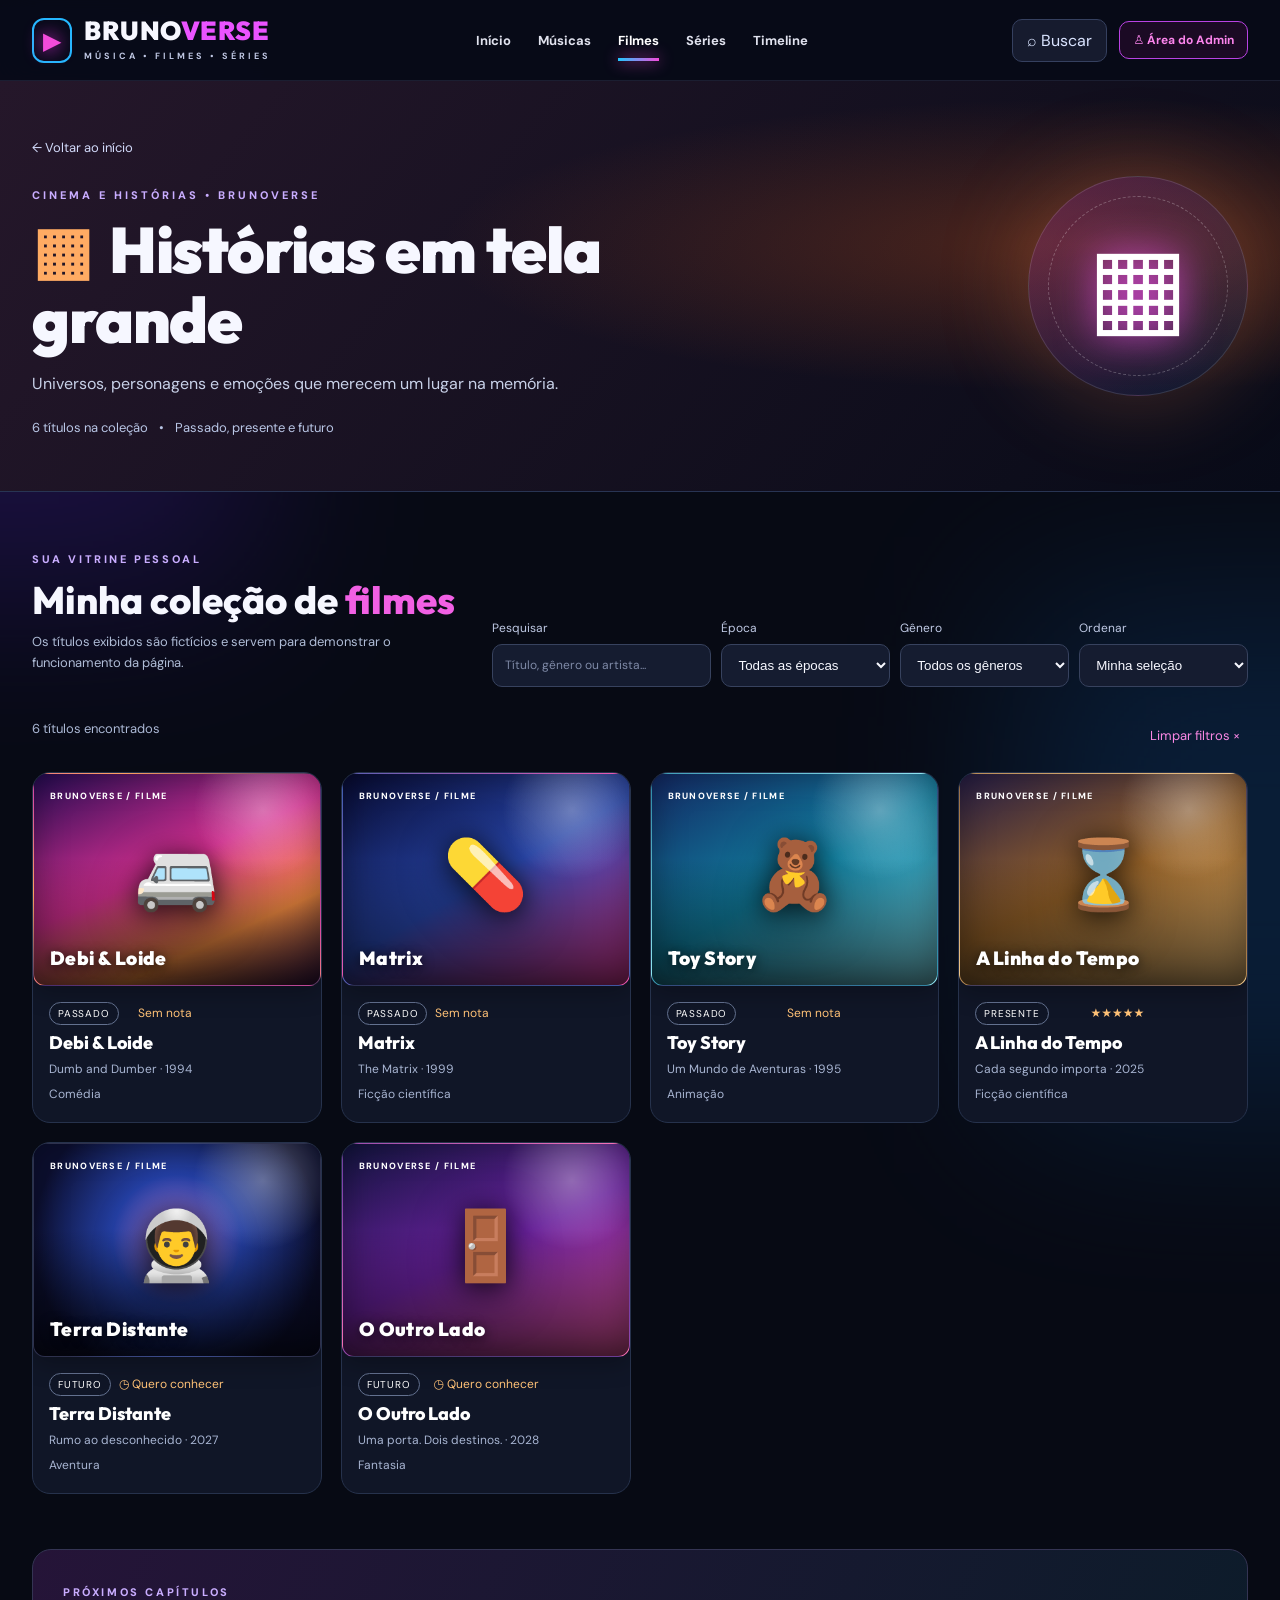
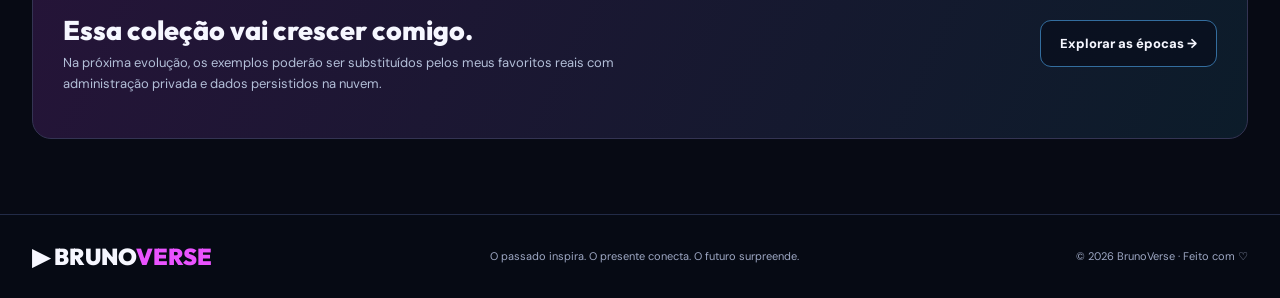
==== pages/filmes.html @ 194c693f "Atualizando V3.0 - BrunoVerse" ====
<!doctype html>
<html lang="pt-BR">
<head><meta charset="UTF-8"><meta name="viewport" content="width=device-width,initial-scale=1"><meta name="theme-color" content="#080b16"><meta name="description" content="Coleção de filmes do BrunoVerse: passado, presente e futuro."><title>Filmes | BrunoVerse</title><link rel="icon" href="../assets/favicon.svg" type="image/svg+xml"><link rel="stylesheet" href="../css/style.css"><link rel="stylesheet" href="../css/catalog.css"><script defer src="../js/data.js"></script><script defer src="../js/catalog.js"></script></head>
<body data-category="filme"><a href="#main" class="skip-link">Pular para o conteúdo</a><div class="ambient ambient-a" aria-hidden="true"></div><div class="ambient ambient-b" aria-hidden="true"></div>
<header class="site-header"><div class="header-inner container"><a href="../index.html" class="brand"><span class="brand-mark" aria-hidden="true">▶</span><span class="brand-text">BRUNO<span>VERSE</span><small>MÚSICA • FILMES • SÉRIES</small></span></a><nav class="main-nav" id="menu" aria-label="Navegação principal"><a class="nav-link" href="../index.html">Início</a><a class="nav-link " href="musicas.html" >Músicas</a><a class="nav-link active" href="filmes.html" aria-current="page">Filmes</a><a class="nav-link " href="series.html" >Séries</a><a class="nav-link" href="../index.html#timeline">Timeline</a></nav><div class="header-actions"><button class="icon-button" type="button" id="open-search" aria-label="Abrir busca">⌕ <span>Buscar</span></button><button class="admin-button" type="button" id="admin-button">♙ <span>Área do Admin</span></button><button class="menu-toggle" id="menu-toggle" aria-label="Abrir menu" aria-expanded="false" aria-controls="menu">☰</button></div></div></header>
<main id="main"><section class="catalog-hero catalog-orange"><div class="container catalog-hero-inner"><div><a class="crumb" href="../index.html">← Voltar ao início</a><div class="overline">CINEMA E HISTÓRIAS • BRUNOVERSE</div><h1><span class="catalog-symbol">▦</span> Histórias em tela grande</h1><p>Universos, personagens e emoções que merecem um lugar na memória.</p><div class="catalog-stats"><span id="total-stat">0 títulos</span><span>•</span><span>Passado, presente e futuro</span></div></div><div class="catalog-art" aria-hidden="true"><span class="catalog-art-outer">▦</span><span class="catalog-art-ring"></span></div></div></section>
<section class="container catalog-main" aria-label="Coleção de filmes"><div class="catalog-toolbar"><div class="catalog-toolbar-title"><span class="overline">SUA VITRINE PESSOAL</span><h2>Minha coleção de <em>filmes</em></h2><p>Os títulos exibidos são fictícios e servem para demonstrar o funcionamento da página.</p></div><div class="catalog-controls"><label class="field"><span>Pesquisar</span><input type="search" id="catalog-search" placeholder="Título, gênero ou artista..." autocomplete="off"></label><label class="field"><span>Época</span><select id="catalog-era"><option value="todos">Todas as épocas</option><option value="passado">Passado</option><option value="presente">Presente</option><option value="futuro">Futuro</option></select></label><label class="field"><span>Gênero</span><select id="catalog-genre"><option value="todos">Todos os gêneros</option></select></label><label class="field"><span>Ordenar</span><select id="catalog-sort"><option value="default">Minha seleção</option><option value="newest">Mais recentes</option><option value="oldest">Mais antigos</option><option value="az">Título A–Z</option><option value="rating">Melhor avaliação</option></select></label></div></div><div class="catalog-result-row"><p id="catalog-count" role="status" aria-live="polite"></p><button class="clear-filters" id="clear-filters" type="button">Limpar filtros ×</button></div><div class="catalog-grid" id="catalog-grid"></div><div class="catalog-empty" id="catalog-empty" hidden><strong>Nenhum título encontrado</strong><p>Experimente outro termo ou limpe os filtros.</p><button type="button" class="btn btn-outline" id="empty-reset">Limpar filtros</button></div><div class="catalog-help"><div><span class="overline">PRÓXIMOS CAPÍTULOS</span><h3>Essa coleção vai crescer comigo.</h3><p>Na próxima evolução, os exemplos poderão ser substituídos pelos meus favoritos reais com administração privada e dados persistidos na nuvem.</p></div><a class="btn btn-outline" href="../index.html#eras">Explorar as épocas →</a></div></section></main>
<footer class="footer"><div class="container footer-inner"><a href="../index.html" class="footer-brand">▶ BRUNO<span>VERSE</span></a><p>O passado inspira. O presente conecta. O futuro surpreende.</p><span>© <span id="year"></span> BrunoVerse · Feito com ♡</span></div></footer>
<dialog id="detail-dialog" class="site-dialog catalog-detail"><button class="dialog-close" type="button" data-close aria-label="Fechar detalhes">✕</button><div id="detail-content"></div></dialog>
<dialog id="search-dialog" class="site-dialog search-dialog"><button class="dialog-close" type="button" data-close aria-label="Fechar busca">✕</button><h2>Buscar em todo o BrunoVerse</h2><label for="global-search-field">Título, artista, gênero ou descrição</label><input type="search" id="global-search-field" placeholder="O que você procura?" autocomplete="off"><div id="global-search-results" aria-live="polite"></div></dialog>
<div id="toast" class="toast" role="status" aria-live="polite"></div></body></html>
---- css/style.css ----
@import url('https://fonts.googleapis.com/css2?family=DM+Sans:wght@400;500;600;700;800&family=Outfit:wght@400;500;600;700;800;900&display=swap');
:root{color-scheme:dark;--bg:#070a14;--panel:#101629;--line:#27304a;--text:#f6f7ff;--muted:#adb7d0;--pink:#f44bda;--cyan:#20c7ff;--warm:#ffae6b;--radius:20px;font-family:'DM Sans',system-ui,sans-serif;scroll-behavior:smooth}*{box-sizing:border-box}body{margin:0;background:var(--bg);color:var(--text);overflow-x:hidden}button,input{font:inherit}button{cursor:pointer}a{color:inherit;text-decoration:none}button:focus-visible,a:focus-visible,input:focus-visible{outline:2px solid #7fe7ff;outline-offset:4px}html{scroll-padding-top:88px}.container{width:min(1320px,calc(100% - 64px));margin-inline:auto}.ambient{position:absolute;pointer-events:none;filter:blur(95px);opacity:.22;z-index:-1}.ambient-a{height:490px;width:490px;background:#6125dd;top:100px;left:-240px}.ambient-b{height:510px;width:510px;background:#1261af;top:600px;right:-250px}.skip-link{position:absolute;top:-60px;left:20px;background:#fff;color:#000;padding:12px;z-index:99}.skip-link:focus{top:15px}.site-header{position:sticky;top:0;z-index:50;background:#080b18ed;backdrop-filter:blur(18px);border-bottom:1px solid #31365078}.header-inner{min-height:80px;display:flex;align-items:center;justify-content:space-between;gap:18px}.brand{display:flex;gap:12px;align-items:center;flex-shrink:0}.brand-mark{font-size:24px;color:var(--pink);text-shadow:0 0 18px #df2dda;border:2px solid #24b9ff;border-radius:12px;padding:5px 9px}.brand-text{font:900 26px/1 'Outfit',sans-serif;letter-spacing:.5px}.brand-text>span,.footer-brand>span{color:#ea53ff}.brand-text small{font:700 9px/1.4 'DM Sans',sans-serif;letter-spacing:3px;color:#bfc7e3;display:block;margin-top:6px}.main-nav{display:flex;gap:27px;align-items:center}.nav-link{font-size:13px;font-weight:700;color:#e0e2ee;padding:29px 0;position:relative;transition:color .2s}.nav-link:hover,.nav-link.active{color:#fff}.nav-link.active:after{position:absolute;content:'';height:3px;background:linear-gradient(90deg,var(--cyan),var(--pink));left:0;right:0;bottom:17px;box-shadow:0 0 15px var(--pink)}.header-actions{display:flex;align-items:center;gap:12px}.icon-button,.admin-button,.menu-toggle{border:1px solid #35405f;background:#161b2e;border-radius:10px;color:#dae4ff;padding:10px 13px;white-space:nowrap}.icon-button{min-width:95px}.admin-button{color:#fb84ec;border-color:#b942e3;background:#1b0a24;font-weight:700;font-size:12px}.menu-toggle{display:none}.hero{height:450px;display:flex;align-items:center;position:relative;isolation:isolate;overflow:hidden;background:radial-gradient(ellipse at 86% 45%,#602066 0,#09132f 36%,#080b16 79%)}.hero-art{position:absolute;z-index:-2;inset:0 0 0 43%;background-image:linear-gradient(90deg,#090b1b 0%,#090b1b00 43%),linear-gradient(0deg,#070a14 0%,transparent 44%),url('../assets/images/hero-city.webp');background-position:center,right bottom,center;background-size:cover,cover,cover;opacity:.88}.hero-grid{z-index:-1;position:absolute;inset:0;background-image:linear-gradient(#a64ff214 1px,transparent 1px),linear-gradient(90deg,#a64ff20f 1px,transparent 1px);background-size:60px 60px;mask-image:linear-gradient(to right,transparent,black)}.hero-content{position:relative}.eyebrow,.overline{letter-spacing:2.6px;font-size:11px;font-weight:800;color:#c9adff}.pulse{display:inline-block;width:7px;height:7px;background:#20e7d5;border-radius:50%;box-shadow:0 0 12px #20e7d5;margin-right:7px}h1,h2,h3,p{margin-top:0}h1,h2,h3{font-family:'Outfit',sans-serif}h1{font-size:clamp(36px,4.2vw,61px);line-height:1.06;max-width:850px;margin:22px 0 19px;letter-spacing:-1.9px;font-weight:900}.warm{color:var(--warm)}.cool{color:var(--cyan)}.pink{color:var(--pink)}.hero-content p{max-width:570px;color:#cad1e7;font-size:16px;line-height:1.72}.hero-buttons{display:flex;gap:12px;margin-top:25px}.btn{border:1px solid #6380aa;display:inline-flex;gap:14px;align-items:center;justify-content:center;border-radius:11px;font-size:13px;font-weight:800;padding:14px 19px;transition:transform .2s,box-shadow .2s}.btn:hover,.era-action:hover{transform:translateY(-3px)}.btn-primary{background:linear-gradient(110deg,#e51bcc,#6e38f3 65%,#2688fa);border-color:transparent;box-shadow:0 8px 33px #ac2fea54}.btn-outline{background:#080c1bad;border-color:#336d9e}.hero-stats{display:flex;align-items:center;gap:22px;margin-top:29px;color:#a3acc8;font-size:12px}.hero-stats strong{font-size:19px;color:#f7f7fc}.hero-stats i{height:16px;border-left:1px solid #566080}.hero-side-note{position:absolute;right:6%;top:29px;font-size:10px;letter-spacing:3px;color:#dac6f5;writing-mode:vertical-rl}.hero-side-note span{color:var(--pink)}.eras-section{display:grid;grid-template-columns:repeat(3,1fr);gap:18px;margin-top:25px}.era-card{position:relative;overflow:hidden;isolation:isolate;min-height:245px;border-radius:var(--radius);border:1px solid #535173;box-shadow:0 12px 28px #0005}.era-bg{position:absolute;inset:0;z-index:-2;background-position:right center;background-size:cover;transition:transform .4s}.era-card:hover .era-bg{transform:scale(1.06)}.era-card:after{content:'';position:absolute;inset:0;z-index:-1;background:linear-gradient(90deg,#080b18fa 0,#080b18c4 51%,#080b1809 100%)}.era-past{border-color:#ac6337;background:#21140b}.era-present{border-color:#2279bc;background:#03182c}.era-future{border-color:#9145b4;background:#1a0824}.era-past .era-bg{background-image:url('../assets/images/past-art.webp')}.era-present .era-bg{background-image:url('../assets/images/present-art.webp')}.era-future .era-bg{background-image:url('../assets/images/future-art.webp')}.era-content{padding:21px 23px;display:flex;align-items:flex-start;flex-direction:column;min-height:245px}.era-index{font-size:10px;letter-spacing:1.9px;color:#dae1f3}.era-card h2{margin:13px 0 6px;font-size:29px;font-weight:900;letter-spacing:-.5px}.era-past h2{color:var(--warm)}.era-present h2{color:var(--cyan)}.era-future h2{color:var(--pink)}.era-content strong{font-size:15px;max-width:205px}.era-content p{font-size:12px;color:#d2d6ea;max-width:190px;line-height:1.5;margin:9px 0 12px}.era-action{margin-top:auto;border:1px solid #b18063;background:#070914b8;color:#fff;border-radius:9px;padding:9px 13px;font-size:11px;font-weight:800;transition:transform .2s}.era-present .era-action{border-color:var(--cyan)}.era-future .era-action{border-color:var(--pink)}.era-action span{margin-left:9px}.collection{padding-top:61px}.collection-heading{display:flex;justify-content:space-between;align-items:end;gap:20px;margin-bottom:35px}.collection-heading h2,.timeline-header h2{font-size:37px;letter-spacing:-1px;margin:8px 0}.collection-heading h2 span,.timeline-header h2 span{color:#cc70ff}.collection-heading p,.timeline-header p{color:#aab4ce;margin-bottom:0;font-size:13px}.filter-buttons{display:flex;gap:7px;background:#12172a;padding:5px;border-radius:12px;border:1px solid #2a3350;flex-wrap:wrap}.filter-buttons button{color:#afbcd8;background:transparent;border:0;border-radius:8px;padding:10px 14px;font-size:12px;font-weight:800}.filter-buttons button.selected{background:linear-gradient(115deg,#9d2fdc,#3c6ee8);color:#fff}.media-section{scroll-margin-top:96px;margin:0 0 37px}.section-title,.section-title>div{display:flex;align-items:center;gap:13px}.section-title{justify-content:space-between;margin-bottom:17px}.section-title h3{font-size:23px;margin:0 0 2px}.section-title p{font-size:12px;color:#aeb8ce;margin:0}.section-icon{height:42px;width:42px;display:grid;place-items:center;font-size:31px}.music-icon{color:#f44bda}.film-icon{color:#fa4c77}.tv-icon{color:#20c7ff}.section-more{background:none;border:0;color:#bb90ff;font-weight:800;font-size:12px}.section-more:hover{color:#fff}.card-grid{display:grid;grid-template-columns:repeat(6,minmax(0,1fr));gap:17px}.media-card{background:transparent;color:inherit;text-align:left;border:0;padding:0;min-width:0;transition:transform .2s}.media-card:hover{transform:translateY(-5px)}.poster{aspect-ratio:4/4.4;width:100%;border-radius:12px;overflow:hidden;position:relative;display:flex;flex-direction:column;justify-content:space-between;padding:13px;border:1px solid #ffffff24;box-shadow:inset 0 0 35px #0005,0 7px 23px #0004}.poster:before{content:'';position:absolute;inset:0;z-index:0;background:radial-gradient(circle at 80% 17%,#ffffff55 0%,transparent 24%),linear-gradient(0deg,#000a 0%,transparent 60%)}.poster-emoji{font-size:clamp(30px,5vw,68px);align-self:center;margin:auto;filter:drop-shadow(0 10px 24px #0006);z-index:1}.poster-type,.poster-caption{position:relative;z-index:1;font-size:9px;font-weight:800;letter-spacing:1.3px;text-transform:uppercase}.poster-caption{letter-spacing:.4px;text-transform:none;font:800 clamp(14px,1.8vw,21px)/1.03 'Outfit',sans-serif;text-shadow:0 2px 12px #000c}.theme-sunset{background:linear-gradient(155deg,#240b52 0%,#d32f90 45%,#ff9245 73%,#381447 100%)}.theme-ocean{background:linear-gradient(150deg,#071f54,#1d6fad 48%,#9be8d4)}.theme-rose{background:linear-gradient(155deg,#4a1648,#b03575,#f5aa6d)}.theme-night{background:linear-gradient(150deg,#070a2f,#2744a6,#ed3da3)}.theme-cosmos{background:radial-gradient(circle at 50% 45%,#b981e4,#243fa3 35%,#0c0f30 78%)}.theme-aqua{background:linear-gradient(150deg,#132863,#117f9f,#81e5f3)}.theme-fog{background:linear-gradient(160deg,#172843,#5b778d,#181b2e)}.theme-gold{background:linear-gradient(155deg,#241c44,#976329,#f0c077)}.theme-violet{background:linear-gradient(155deg,#11143d,#69219d,#fa5ba9)}.media-title{font-size:14px;font-weight:800;white-space:nowrap;overflow:hidden;text-overflow:ellipsis;margin:10px 0 3px}.media-meta{font-size:11px;color:#9ea9c4;white-space:nowrap;overflow:hidden;text-overflow:ellipsis}.empty-state{padding:32px;text-align:center;background:#11182a;border:1px solid var(--line);border-radius:13px;color:var(--muted)}.timeline-section{margin-top:60px;scroll-margin-top:100px;border:1px solid #313c65;border-radius:22px;padding:31px 34px 37px;background:radial-gradient(ellipse at 50% 10%,#2b1950 0%,#10152d 54%,#080f21 100%);position:relative;overflow:hidden}.timeline-section:before{content:'✦  ·  ⋆  ·  ✦  ·  ⋆  ✦';position:absolute;right:50px;top:22px;letter-spacing:45px;font-size:20px;color:#8655c078;pointer-events:none}.timeline-header{display:flex;justify-content:space-between;position:relative}.timeline-header h2{font-size:32px}.timeline-decor{font-size:46px;opacity:.4}.timeline-track{display:grid;grid-template-columns:repeat(7,minmax(0,1fr));margin-top:52px;position:relative;gap:6px}.timeline-track:before{content:'';height:3px;background:linear-gradient(90deg,#ffa35a,#ff5388,#ae64ff,#16cbff,#18e5da,#fa49c4,#b0baff);position:absolute;top:6px;left:7%;right:7%}.decade{padding:25px 9px 0;text-align:center;position:relative}.decade-dot{position:absolute;top:0;left:calc(50% - 8px);width:16px;height:16px;border-radius:50%;background:var(--decade);box-shadow:0 0 17px var(--decade);border:3px solid #1b1939}.decade strong{color:var(--decade);font:800 21px 'Outfit',sans-serif;display:block}.decade small{color:#bfc9de;font-size:11px;line-height:1.4;display:block;max-width:125px;margin:5px auto}.about-panel{margin-top:49px;margin-bottom:60px;background:linear-gradient(115deg,#1a1237,#0e1b34);border:1px solid #42406c;border-radius:19px;padding:33px 39px;display:flex;gap:25px;align-items:center}.about-symbol{font-size:42px;color:#f45fdb}.about-panel>div{flex:1}.about-panel h2{margin:6px 0;font-size:26px}.about-panel p{margin:0;color:#b7c2dc;font-size:13px;line-height:1.6;max-width:700px}.footer{border-top:1px solid #222b47;padding:27px 0;background:#060a14}.footer-inner{display:flex;align-items:center;justify-content:space-between;gap:18px}.footer-brand{font:900 23px 'Outfit',sans-serif;white-space:nowrap}.footer-inner p,.footer-inner>span{font-size:11px;color:#9ea8c4;margin:0}.site-dialog{width:min(560px,calc(100% - 30px));max-height:85dvh;overflow:auto;border:1px solid #6756a1;background:#11172b;color:#f7f8ff;border-radius:20px;box-shadow:0 25px 80px #000c;padding:29px}.site-dialog::backdrop{background:#02040cbd;backdrop-filter:blur(5px)}.dialog-close{float:right;background:#232b45;border:1px solid #475170;border-radius:8px;color:white;padding:8px 12px}.detail-poster{height:140px;border-radius:12px;display:grid;place-items:center;font-size:70px;margin:22px 0 18px}.detail-label{color:#c894ff;font-weight:800;font-size:11px;letter-spacing:2px}.site-dialog h2{font-size:32px;margin:7px 0}.detail-sub{color:#a9b7d8}.detail-description{line-height:1.7}.detail-tags{display:flex;gap:8px;flex-wrap:wrap;margin-top:18px}.detail-tags span{background:#252e49;border:1px solid #3c466b;border-radius:20px;padding:7px 11px;font-size:12px}.search-dialog label{font-size:12px;color:#adb8d3;display:block;margin:12px 0}.search-dialog input{width:100%;border:1px solid #495679;border-radius:12px;background:#080d1a;color:white;padding:15px;margin-bottom:12px}.search-result{width:100%;border:0;border-bottom:1px solid #303955;background:none;color:#f8f7ff;padding:14px 5px;display:flex;justify-content:space-between;text-align:left}.search-result:hover{color:#87dcff}.search-result small{color:#9faac6}.toast{position:fixed;bottom:25px;left:50%;transform:translate(-50%,30px);background:#222747;border:1px solid #9d57dc;color:white;border-radius:13px;padding:16px 24px;max-width:min(550px,90vw);box-shadow:0 16px 45px #000b;z-index:90;opacity:0;pointer-events:none;transition:.25s}.toast.show{opacity:1;transform:translate(-50%,0)}
@media(max-width:1100px){.brand-text{font-size:22px}.main-nav{gap:16px}.icon-button span{display:none}.icon-button{min-width:auto}.container{width:min(1320px,calc(100% - 40px))}.card-grid{gap:12px}.poster{padding:9px}.hero{height:440px}}@media(max-width:780px){.header-inner{min-height:70px}.menu-toggle{display:block}.main-nav{display:none;position:absolute;top:69px;left:0;right:0;background:#0b1023;flex-direction:column;gap:0;border-bottom:1px solid #353f62;padding:10px 20px}.main-nav.open{display:flex}.nav-link{padding:13px;width:100%;text-align:center}.nav-link.active:after{bottom:5px;left:40%;right:40%}.admin-button span{display:none}.hero{height:auto;min-height:500px;padding:60px 0}.hero-art{left:20%;opacity:.5}.hero-content p{max-width:570px}.hero-side-note{display:none}.eras-section{grid-template-columns:1fr;gap:12px}.era-card,.era-content{min-height:203px}.era-card .era-bg{background-position:right 45%}.collection-heading{align-items:start;flex-direction:column}.card-grid{grid-template-columns:repeat(3,minmax(0,1fr));gap:18px}.poster{aspect-ratio:4/4.5}.poster-emoji{font-size:52px}.timeline-track{grid-template-columns:repeat(4,1fr);row-gap:27px}.timeline-track:before{display:none}.decade{padding-top:21px}.about-panel{flex-wrap:wrap}.footer-inner{flex-wrap:wrap}.footer-inner p{order:3;width:100%;text-align:center}}@media(max-width:470px){.container{width:calc(100% - 28px)}.brand-text{font-size:21px}.brand-text small{font-size:8px;letter-spacing:2px}.brand-mark{font-size:18px;padding:4px 7px}.header-actions{gap:6px}.hero{min-height:505px;padding:44px 0}.hero-content h1{font-size:38px;line-height:1.14;letter-spacing:-1px}.hero-content p{font-size:14px}.eyebrow{font-size:9px}.hero-buttons{flex-wrap:wrap}.hero-stats{gap:12px}.era-card,.era-content{min-height:210px}.collection{padding-top:40px}.collection-heading h2{font-size:31px}.filter-buttons{width:100%;justify-content:center}.filter-buttons button{flex:1;padding:9px 6px}.card-grid{grid-template-columns:repeat(2,minmax(0,1fr));gap:17px 12px}.poster-emoji{font-size:49px}.timeline-section{padding:26px 14px}.timeline-header h2{font-size:29px}.timeline-track{grid-template-columns:repeat(2,1fr)}.about-panel{padding:25px;gap:12px}.footer-inner{justify-content:center;text-align:center}.footer-inner>span{width:100%}}
@media(prefers-reduced-motion:reduce){*,*:before,*:after{scroll-behavior:auto!important;transition:none!important;animation:none!important}}
---- css/catalog.css ----
/* Etapa 2 — páginas de catálogo; complementa style.css */
.catalog-hero{position:relative;isolation:isolate;overflow:hidden;border-bottom:1px solid #283453;background:radial-gradient(ellipse at 85% 40%,#5f247c75,transparent 42%),linear-gradient(130deg,#13142b,#080b18);min-height:325px;display:flex;align-items:center}.catalog-hero.catalog-orange{background:radial-gradient(ellipse at 85% 40%,#aa481b67,transparent 42%),linear-gradient(130deg,#25172a,#080b18)}.catalog-hero.catalog-blue{background:radial-gradient(ellipse at 85% 40%,#1556a67a,transparent 42%),linear-gradient(130deg,#0a253d,#080b18)}.catalog-hero-inner{display:flex;justify-content:space-between;align-items:center;padding-block:55px;gap:24px}.catalog-hero-inner>div:first-child{max-width:780px;z-index:1}.crumb{font-size:13px;color:#d2dafa;display:inline-flex;margin-bottom:32px}.crumb:hover{color:#fff}.catalog-hero .overline{letter-spacing:3px}.catalog-hero h1{font:900 clamp(37px,5vw,68px)/1.09 'Outfit',sans-serif;margin:13px 0 16px;letter-spacing:-1.5px}.catalog-hero h1 .catalog-symbol{color:#fe62d9;margin-right:8px}.catalog-orange .catalog-symbol{color:#ffab63!important}.catalog-blue .catalog-symbol{color:#41d7ff!important}.catalog-hero p{color:#c8d1e8;font-size:16px;line-height:1.65;max-width:650px}.catalog-stats{display:flex;gap:11px;color:#b9c6e6;font-size:13px;margin-top:22px}.catalog-art{width:220px;height:220px;border-radius:50%;position:relative;display:grid;place-items:center;flex-shrink:0;background:linear-gradient(135deg,#ed3edb35,#28b8ff15);box-shadow:0 0 90px #b826be4c,inset 0 0 38px #ffffff12;border:1px solid #ffffff22}.catalog-orange .catalog-art{box-shadow:0 0 90px #ff8c4b43}.catalog-blue .catalog-art{box-shadow:0 0 90px #24bcff56}.catalog-art-outer{font-size:108px;color:#fff;text-shadow:0 0 40px #e64fe6}.catalog-art-ring{position:absolute;inset:19px;border:1px dashed #ffffff42;border-radius:50%}.catalog-main{padding-block:55px 75px}.catalog-toolbar{display:flex;align-items:end;justify-content:space-between;gap:30px;flex-wrap:wrap}.catalog-toolbar-title h2{font:800 clamp(28px,3vw,39px)/1.15 'Outfit',sans-serif;margin:10px 0}.catalog-toolbar-title h2 em{font-style:normal;color:#f160e4}.catalog-toolbar-title p{font-size:13px;color:#afbcd6;max-width:430px;line-height:1.6}.catalog-controls{display:grid;grid-template-columns:minmax(170px,1.3fr) repeat(3,minmax(130px,1fr));gap:10px;flex:1;min-width:min(100%,680px)}.field{display:flex;flex-direction:column;gap:8px;color:#c0cae5;font-size:12px}.field input,.field select{width:100%;min-height:43px;border:1px solid #37425e;border-radius:10px;background:#151c30;color:#f7f8ff;padding:0 12px;outline:none}.field input:focus,.field select:focus{border-color:#4bcbff}.field input::placeholder{color:#7f8aa7}.catalog-result-row{display:flex;justify-content:space-between;align-items:center;margin:32px 0 20px;color:#abb8d5;font-size:13px}.clear-filters{border:0;background:none;color:#fa87e4;padding:8px}.catalog-grid{display:grid;grid-template-columns:repeat(4,minmax(0,1fr));gap:19px}.catalog-item{background:#101627;border:1px solid #26324c;border-radius:18px;overflow:hidden;color:#fff;text-align:left;padding:0;transition:transform .2s,border-color .2s,box-shadow .2s;display:flex;flex-direction:column}.catalog-item:hover{transform:translateY(-5px);border-color:#9964d9;box-shadow:0 13px 35px #0006}.catalog-item .poster{aspect-ratio:1.35/1;min-height:190px;position:relative;display:flex;flex-direction:column;justify-content:space-between;padding:16px}.catalog-item .poster-emoji{font-size:68px;margin:auto;text-shadow:0 3px 25px #000a}.catalog-item .poster-caption{font-size:19px;font-weight:900}.catalog-item-info{padding:16px 16px 19px;display:grid;gap:7px}.catalog-item-top{display:flex;align-items:center;justify-content:space-between;gap:8px}.catalog-item-info h3{font:800 18px/1.2 'Outfit',sans-serif;margin:0}.catalog-item-info p{margin:0;font-size:12px;color:#a8b5d2;line-height:1.5}.catalog-tag{font-size:10px;letter-spacing:.8px;text-transform:uppercase;color:#fff;border:1px solid #63718f;padding:4px 8px;border-radius:20px}.catalog-item-info .stars{color:#ffc277;font-size:12px}.catalog-empty{padding:65px 20px;text-align:center;border:1px dashed #394661;border-radius:18px}.catalog-empty p{color:#aebad3}.catalog-help{border:1px solid #343453;border-radius:19px;margin-top:55px;padding:30px;display:flex;align-items:center;justify-content:space-between;gap:25px;background:linear-gradient(115deg,#251438,#0c1c2a)}.catalog-help h3{font:800 27px 'Outfit',sans-serif;margin:12px 0 6px}.catalog-help p{color:#b3bfd8;font-size:13px;line-height:1.6;max-width:600px}.catalog-help .btn{flex-shrink:0}.catalog-detail .detail-fav{margin-top:23px;border:1px solid #8c72bb;border-radius:10px;padding:11px 16px;background:#251b40;color:#fff}.catalog-detail .detail-fav.is-fav{border-color:#ef6cbf;color:#ff97db}.catalog-detail .detail-note{font-size:12px;color:#aab8d1;margin-top:12px}.global-result{display:flex;justify-content:space-between;gap:10px;width:100%;padding:13px 8px;border:0;border-bottom:1px solid #303750;background:transparent;color:#fff;text-align:left}.global-result:hover{background:#ffffff12}.global-result small{color:#a3b7d9}.catalog-item:focus-visible{outline:2px solid #7fe7ff;outline-offset:4px}
@media(max-width:1100px){.catalog-controls{grid-template-columns:repeat(2,minmax(150px,1fr))}.catalog-grid{grid-template-columns:repeat(3,minmax(0,1fr))}}
@media(max-width:720px){.catalog-hero-inner{padding-block:45px}.catalog-art{display:none}.catalog-hero{min-height:300px}.catalog-main{padding-block:40px}.catalog-toolbar{display:block}.catalog-controls{margin-top:23px;min-width:0;grid-template-columns:1fr 1fr}.catalog-grid{grid-template-columns:repeat(2,minmax(0,1fr));gap:10px}.catalog-item .poster{min-height:155px;padding:11px}.catalog-item .poster-emoji{font-size:50px}.catalog-item-info{padding:12px}.catalog-item-info h3{font-size:15px}.catalog-item .poster-caption{font-size:16px}.catalog-help{display:block}.catalog-help .btn{margin-top:12px;display:inline-flex}}
@media(max-width:420px){.catalog-controls{grid-template-columns:1fr}.catalog-item .poster{min-height:130px}.catalog-item .poster-emoji{font-size:43px}.catalog-item-info p{font-size:11px}.catalog-tag{font-size:9px}}
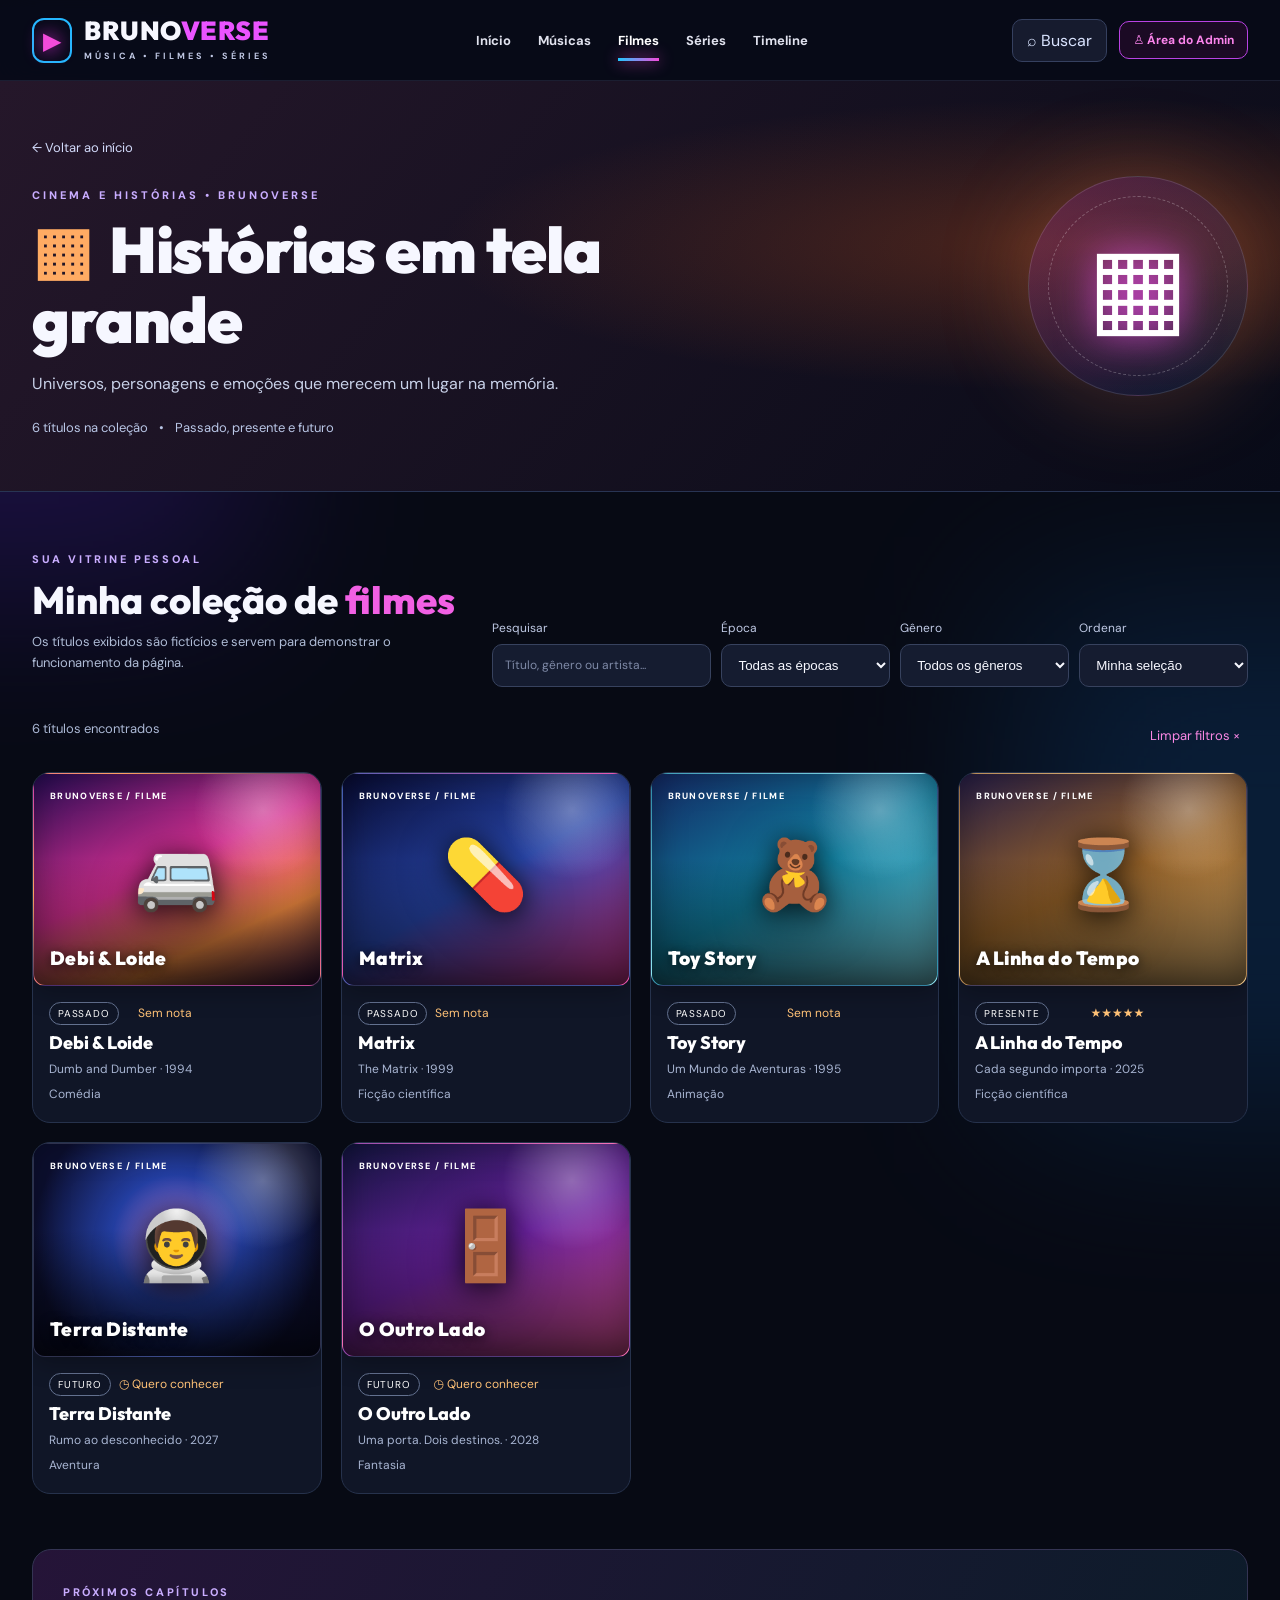
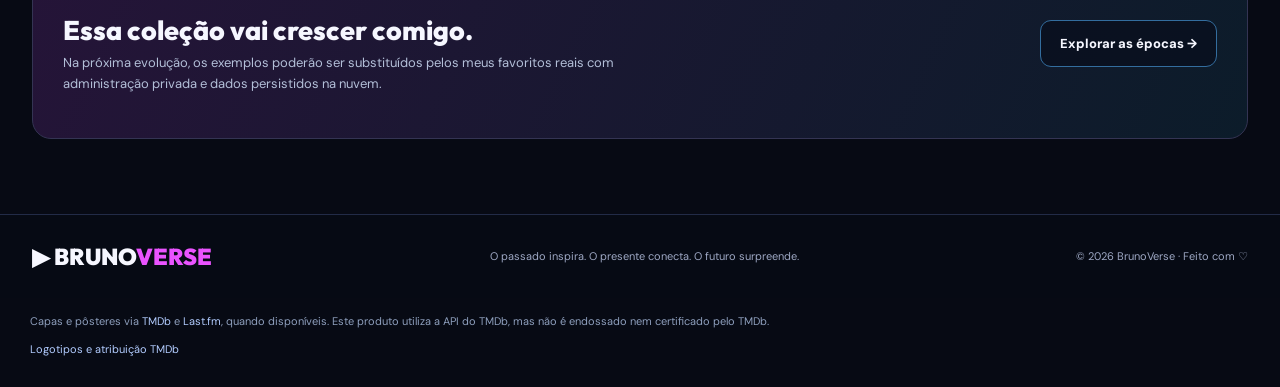
==== commit 0c151d7d: "Atualizando V3.1 - BrunoVerse" ====
--- a/pages/filmes.html
+++ b/pages/filmes.html
@@ -1,6 +1,7 @@
 <!doctype html>
 <html lang="pt-BR">
-<head><meta charset="UTF-8"><meta name="viewport" content="width=device-width,initial-scale=1"><meta name="theme-color" content="#080b16"><meta name="description" content="Coleção de filmes do BrunoVerse: passado, presente e futuro."><title>Filmes | BrunoVerse</title><link rel="icon" href="../assets/favicon.svg" type="image/svg+xml"><link rel="stylesheet" href="../css/style.css"><link rel="stylesheet" href="../css/catalog.css"><script defer src="../js/data.js"></script><script defer src="../js/catalog.js"></script></head>
+<head><meta charset="UTF-8"><meta name="viewport" content="width=device-width,initial-scale=1"><meta name="theme-color" content="#080b16"><meta name="description" content="Coleção de filmes do BrunoVerse: passado, presente e futuro."><title>Filmes | BrunoVerse</title><link rel="icon" href="../assets/favicon.svg" type="image/svg+xml"><link rel="stylesheet" href="../css/style.css"><link rel="stylesheet" href="../css/catalog.css"><script defer src="../js/data.js"></script>
+  <script defer src="../js/media.js"></script><script defer src="../js/catalog.js"></script></head>
 <body data-category="filme"><a href="#main" class="skip-link">Pular para o conteúdo</a><div class="ambient ambient-a" aria-hidden="true"></div><div class="ambient ambient-b" aria-hidden="true"></div>
 <header class="site-header"><div class="header-inner container"><a href="../index.html" class="brand"><span class="brand-mark" aria-hidden="true">▶</span><span class="brand-text">BRUNO<span>VERSE</span><small>MÚSICA • FILMES • SÉRIES</small></span></a><nav class="main-nav" id="menu" aria-label="Navegação principal"><a class="nav-link" href="../index.html">Início</a><a class="nav-link " href="musicas.html" >Músicas</a><a class="nav-link active" href="filmes.html" aria-current="page">Filmes</a><a class="nav-link " href="series.html" >Séries</a><a class="nav-link" href="../index.html#timeline">Timeline</a></nav><div class="header-actions"><button class="icon-button" type="button" id="open-search" aria-label="Abrir busca">⌕ <span>Buscar</span></button><button class="admin-button" type="button" id="admin-button">♙ <span>Área do Admin</span></button><button class="menu-toggle" id="menu-toggle" aria-label="Abrir menu" aria-expanded="false" aria-controls="menu">☰</button></div></div></header>
 <main id="main"><section class="catalog-hero catalog-orange"><div class="container catalog-hero-inner"><div><a class="crumb" href="../index.html">← Voltar ao início</a><div class="overline">CINEMA E HISTÓRIAS • BRUNOVERSE</div><h1><span class="catalog-symbol">▦</span> Histórias em tela grande</h1><p>Universos, personagens e emoções que merecem um lugar na memória.</p><div class="catalog-stats"><span id="total-stat">0 títulos</span><span>•</span><span>Passado, presente e futuro</span></div></div><div class="catalog-art" aria-hidden="true"><span class="catalog-art-outer">▦</span><span class="catalog-art-ring"></span></div></div></section>
@@ -8,4 +9,4 @@
 <footer class="footer"><div class="container footer-inner"><a href="../index.html" class="footer-brand">▶ BRUNO<span>VERSE</span></a><p>O passado inspira. O presente conecta. O futuro surpreende.</p><span>© <span id="year"></span> BrunoVerse · Feito com ♡</span></div></footer>
 <dialog id="detail-dialog" class="site-dialog catalog-detail"><button class="dialog-close" type="button" data-close aria-label="Fechar detalhes">✕</button><div id="detail-content"></div></dialog>
 <dialog id="search-dialog" class="site-dialog search-dialog"><button class="dialog-close" type="button" data-close aria-label="Fechar busca">✕</button><h2>Buscar em todo o BrunoVerse</h2><label for="global-search-field">Título, artista, gênero ou descrição</label><input type="search" id="global-search-field" placeholder="O que você procura?" autocomplete="off"><div id="global-search-results" aria-live="polite"></div></dialog>
-<div id="toast" class="toast" role="status" aria-live="polite"></div></body></html>+<div id="toast" class="toast" role="status" aria-live="polite"></div><section class="api-credits" aria-label="Créditos de dados e imagens"><p>Capas e pôsteres via <a href="https://www.themoviedb.org" target="_blank" rel="noopener noreferrer">TMDb</a> e <a href="https://www.last.fm" target="_blank" rel="noopener noreferrer">Last.fm</a>, quando disponíveis. Este produto utiliza a API do TMDb, mas não é endossado nem certificado pelo TMDb.</p><a href="https://www.themoviedb.org/about/logos-attribution" target="_blank" rel="noopener noreferrer">Logotipos e atribuição TMDb</a></section></body></html>
--- a/css/style.css
+++ b/css/style.css
@@ -2,3 +2,14 @@
 :root{color-scheme:dark;--bg:#070a14;--panel:#101629;--line:#27304a;--text:#f6f7ff;--muted:#adb7d0;--pink:#f44bda;--cyan:#20c7ff;--warm:#ffae6b;--radius:20px;font-family:'DM Sans',system-ui,sans-serif;scroll-behavior:smooth}*{box-sizing:border-box}body{margin:0;background:var(--bg);color:var(--text);overflow-x:hidden}button,input{font:inherit}button{cursor:pointer}a{color:inherit;text-decoration:none}button:focus-visible,a:focus-visible,input:focus-visible{outline:2px solid #7fe7ff;outline-offset:4px}html{scroll-padding-top:88px}.container{width:min(1320px,calc(100% - 64px));margin-inline:auto}.ambient{position:absolute;pointer-events:none;filter:blur(95px);opacity:.22;z-index:-1}.ambient-a{height:490px;width:490px;background:#6125dd;top:100px;left:-240px}.ambient-b{height:510px;width:510px;background:#1261af;top:600px;right:-250px}.skip-link{position:absolute;top:-60px;left:20px;background:#fff;color:#000;padding:12px;z-index:99}.skip-link:focus{top:15px}.site-header{position:sticky;top:0;z-index:50;background:#080b18ed;backdrop-filter:blur(18px);border-bottom:1px solid #31365078}.header-inner{min-height:80px;display:flex;align-items:center;justify-content:space-between;gap:18px}.brand{display:flex;gap:12px;align-items:center;flex-shrink:0}.brand-mark{font-size:24px;color:var(--pink);text-shadow:0 0 18px #df2dda;border:2px solid #24b9ff;border-radius:12px;padding:5px 9px}.brand-text{font:900 26px/1 'Outfit',sans-serif;letter-spacing:.5px}.brand-text>span,.footer-brand>span{color:#ea53ff}.brand-text small{font:700 9px/1.4 'DM Sans',sans-serif;letter-spacing:3px;color:#bfc7e3;display:block;margin-top:6px}.main-nav{display:flex;gap:27px;align-items:center}.nav-link{font-size:13px;font-weight:700;color:#e0e2ee;padding:29px 0;position:relative;transition:color .2s}.nav-link:hover,.nav-link.active{color:#fff}.nav-link.active:after{position:absolute;content:'';height:3px;background:linear-gradient(90deg,var(--cyan),var(--pink));left:0;right:0;bottom:17px;box-shadow:0 0 15px var(--pink)}.header-actions{display:flex;align-items:center;gap:12px}.icon-button,.admin-button,.menu-toggle{border:1px solid #35405f;background:#161b2e;border-radius:10px;color:#dae4ff;padding:10px 13px;white-space:nowrap}.icon-button{min-width:95px}.admin-button{color:#fb84ec;border-color:#b942e3;background:#1b0a24;font-weight:700;font-size:12px}.menu-toggle{display:none}.hero{height:450px;display:flex;align-items:center;position:relative;isolation:isolate;overflow:hidden;background:radial-gradient(ellipse at 86% 45%,#602066 0,#09132f 36%,#080b16 79%)}.hero-art{position:absolute;z-index:-2;inset:0 0 0 43%;background-image:linear-gradient(90deg,#090b1b 0%,#090b1b00 43%),linear-gradient(0deg,#070a14 0%,transparent 44%),url('../assets/images/hero-city.webp');background-position:center,right bottom,center;background-size:cover,cover,cover;opacity:.88}.hero-grid{z-index:-1;position:absolute;inset:0;background-image:linear-gradient(#a64ff214 1px,transparent 1px),linear-gradient(90deg,#a64ff20f 1px,transparent 1px);background-size:60px 60px;mask-image:linear-gradient(to right,transparent,black)}.hero-content{position:relative}.eyebrow,.overline{letter-spacing:2.6px;font-size:11px;font-weight:800;color:#c9adff}.pulse{display:inline-block;width:7px;height:7px;background:#20e7d5;border-radius:50%;box-shadow:0 0 12px #20e7d5;margin-right:7px}h1,h2,h3,p{margin-top:0}h1,h2,h3{font-family:'Outfit',sans-serif}h1{font-size:clamp(36px,4.2vw,61px);line-height:1.06;max-width:850px;margin:22px 0 19px;letter-spacing:-1.9px;font-weight:900}.warm{color:var(--warm)}.cool{color:var(--cyan)}.pink{color:var(--pink)}.hero-content p{max-width:570px;color:#cad1e7;font-size:16px;line-height:1.72}.hero-buttons{display:flex;gap:12px;margin-top:25px}.btn{border:1px solid #6380aa;display:inline-flex;gap:14px;align-items:center;justify-content:center;border-radius:11px;font-size:13px;font-weight:800;padding:14px 19px;transition:transform .2s,box-shadow .2s}.btn:hover,.era-action:hover{transform:translateY(-3px)}.btn-primary{background:linear-gradient(110deg,#e51bcc,#6e38f3 65%,#2688fa);border-color:transparent;box-shadow:0 8px 33px #ac2fea54}.btn-outline{background:#080c1bad;border-color:#336d9e}.hero-stats{display:flex;align-items:center;gap:22px;margin-top:29px;color:#a3acc8;font-size:12px}.hero-stats strong{font-size:19px;color:#f7f7fc}.hero-stats i{height:16px;border-left:1px solid #566080}.hero-side-note{position:absolute;right:6%;top:29px;font-size:10px;letter-spacing:3px;color:#dac6f5;writing-mode:vertical-rl}.hero-side-note span{color:var(--pink)}.eras-section{display:grid;grid-template-columns:repeat(3,1fr);gap:18px;margin-top:25px}.era-card{position:relative;overflow:hidden;isolation:isolate;min-height:245px;border-radius:var(--radius);border:1px solid #535173;box-shadow:0 12px 28px #0005}.era-bg{position:absolute;inset:0;z-index:-2;background-position:right center;background-size:cover;transition:transform .4s}.era-card:hover .era-bg{transform:scale(1.06)}.era-card:after{content:'';position:absolute;inset:0;z-index:-1;background:linear-gradient(90deg,#080b18fa 0,#080b18c4 51%,#080b1809 100%)}.era-past{border-color:#ac6337;background:#21140b}.era-present{border-color:#2279bc;background:#03182c}.era-future{border-color:#9145b4;background:#1a0824}.era-past .era-bg{background-image:url('../assets/images/past-art.webp')}.era-present .era-bg{background-image:url('../assets/images/present-art.webp')}.era-future .era-bg{background-image:url('../assets/images/future-art.webp')}.era-content{padding:21px 23px;display:flex;align-items:flex-start;flex-direction:column;min-height:245px}.era-index{font-size:10px;letter-spacing:1.9px;color:#dae1f3}.era-card h2{margin:13px 0 6px;font-size:29px;font-weight:900;letter-spacing:-.5px}.era-past h2{color:var(--warm)}.era-present h2{color:var(--cyan)}.era-future h2{color:var(--pink)}.era-content strong{font-size:15px;max-width:205px}.era-content p{font-size:12px;color:#d2d6ea;max-width:190px;line-height:1.5;margin:9px 0 12px}.era-action{margin-top:auto;border:1px solid #b18063;background:#070914b8;color:#fff;border-radius:9px;padding:9px 13px;font-size:11px;font-weight:800;transition:transform .2s}.era-present .era-action{border-color:var(--cyan)}.era-future .era-action{border-color:var(--pink)}.era-action span{margin-left:9px}.collection{padding-top:61px}.collection-heading{display:flex;justify-content:space-between;align-items:end;gap:20px;margin-bottom:35px}.collection-heading h2,.timeline-header h2{font-size:37px;letter-spacing:-1px;margin:8px 0}.collection-heading h2 span,.timeline-header h2 span{color:#cc70ff}.collection-heading p,.timeline-header p{color:#aab4ce;margin-bottom:0;font-size:13px}.filter-buttons{display:flex;gap:7px;background:#12172a;padding:5px;border-radius:12px;border:1px solid #2a3350;flex-wrap:wrap}.filter-buttons button{color:#afbcd8;background:transparent;border:0;border-radius:8px;padding:10px 14px;font-size:12px;font-weight:800}.filter-buttons button.selected{background:linear-gradient(115deg,#9d2fdc,#3c6ee8);color:#fff}.media-section{scroll-margin-top:96px;margin:0 0 37px}.section-title,.section-title>div{display:flex;align-items:center;gap:13px}.section-title{justify-content:space-between;margin-bottom:17px}.section-title h3{font-size:23px;margin:0 0 2px}.section-title p{font-size:12px;color:#aeb8ce;margin:0}.section-icon{height:42px;width:42px;display:grid;place-items:center;font-size:31px}.music-icon{color:#f44bda}.film-icon{color:#fa4c77}.tv-icon{color:#20c7ff}.section-more{background:none;border:0;color:#bb90ff;font-weight:800;font-size:12px}.section-more:hover{color:#fff}.card-grid{display:grid;grid-template-columns:repeat(6,minmax(0,1fr));gap:17px}.media-card{background:transparent;color:inherit;text-align:left;border:0;padding:0;min-width:0;transition:transform .2s}.media-card:hover{transform:translateY(-5px)}.poster{aspect-ratio:4/4.4;width:100%;border-radius:12px;overflow:hidden;position:relative;display:flex;flex-direction:column;justify-content:space-between;padding:13px;border:1px solid #ffffff24;box-shadow:inset 0 0 35px #0005,0 7px 23px #0004}.poster:before{content:'';position:absolute;inset:0;z-index:0;background:radial-gradient(circle at 80% 17%,#ffffff55 0%,transparent 24%),linear-gradient(0deg,#000a 0%,transparent 60%)}.poster-emoji{font-size:clamp(30px,5vw,68px);align-self:center;margin:auto;filter:drop-shadow(0 10px 24px #0006);z-index:1}.poster-type,.poster-caption{position:relative;z-index:1;font-size:9px;font-weight:800;letter-spacing:1.3px;text-transform:uppercase}.poster-caption{letter-spacing:.4px;text-transform:none;font:800 clamp(14px,1.8vw,21px)/1.03 'Outfit',sans-serif;text-shadow:0 2px 12px #000c}.theme-sunset{background:linear-gradient(155deg,#240b52 0%,#d32f90 45%,#ff9245 73%,#381447 100%)}.theme-ocean{background:linear-gradient(150deg,#071f54,#1d6fad 48%,#9be8d4)}.theme-rose{background:linear-gradient(155deg,#4a1648,#b03575,#f5aa6d)}.theme-night{background:linear-gradient(150deg,#070a2f,#2744a6,#ed3da3)}.theme-cosmos{background:radial-gradient(circle at 50% 45%,#b981e4,#243fa3 35%,#0c0f30 78%)}.theme-aqua{background:linear-gradient(150deg,#132863,#117f9f,#81e5f3)}.theme-fog{background:linear-gradient(160deg,#172843,#5b778d,#181b2e)}.theme-gold{background:linear-gradient(155deg,#241c44,#976329,#f0c077)}.theme-violet{background:linear-gradient(155deg,#11143d,#69219d,#fa5ba9)}.media-title{font-size:14px;font-weight:800;white-space:nowrap;overflow:hidden;text-overflow:ellipsis;margin:10px 0 3px}.media-meta{font-size:11px;color:#9ea9c4;white-space:nowrap;overflow:hidden;text-overflow:ellipsis}.empty-state{padding:32px;text-align:center;background:#11182a;border:1px solid var(--line);border-radius:13px;color:var(--muted)}.timeline-section{margin-top:60px;scroll-margin-top:100px;border:1px solid #313c65;border-radius:22px;padding:31px 34px 37px;background:radial-gradient(ellipse at 50% 10%,#2b1950 0%,#10152d 54%,#080f21 100%);position:relative;overflow:hidden}.timeline-section:before{content:'✦  ·  ⋆  ·  ✦  ·  ⋆  ✦';position:absolute;right:50px;top:22px;letter-spacing:45px;font-size:20px;color:#8655c078;pointer-events:none}.timeline-header{display:flex;justify-content:space-between;position:relative}.timeline-header h2{font-size:32px}.timeline-decor{font-size:46px;opacity:.4}.timeline-track{display:grid;grid-template-columns:repeat(7,minmax(0,1fr));margin-top:52px;position:relative;gap:6px}.timeline-track:before{content:'';height:3px;background:linear-gradient(90deg,#ffa35a,#ff5388,#ae64ff,#16cbff,#18e5da,#fa49c4,#b0baff);position:absolute;top:6px;left:7%;right:7%}.decade{padding:25px 9px 0;text-align:center;position:relative}.decade-dot{position:absolute;top:0;left:calc(50% - 8px);width:16px;height:16px;border-radius:50%;background:var(--decade);box-shadow:0 0 17px var(--decade);border:3px solid #1b1939}.decade strong{color:var(--decade);font:800 21px 'Outfit',sans-serif;display:block}.decade small{color:#bfc9de;font-size:11px;line-height:1.4;display:block;max-width:125px;margin:5px auto}.about-panel{margin-top:49px;margin-bottom:60px;background:linear-gradient(115deg,#1a1237,#0e1b34);border:1px solid #42406c;border-radius:19px;padding:33px 39px;display:flex;gap:25px;align-items:center}.about-symbol{font-size:42px;color:#f45fdb}.about-panel>div{flex:1}.about-panel h2{margin:6px 0;font-size:26px}.about-panel p{margin:0;color:#b7c2dc;font-size:13px;line-height:1.6;max-width:700px}.footer{border-top:1px solid #222b47;padding:27px 0;background:#060a14}.footer-inner{display:flex;align-items:center;justify-content:space-between;gap:18px}.footer-brand{font:900 23px 'Outfit',sans-serif;white-space:nowrap}.footer-inner p,.footer-inner>span{font-size:11px;color:#9ea8c4;margin:0}.site-dialog{width:min(560px,calc(100% - 30px));max-height:85dvh;overflow:auto;border:1px solid #6756a1;background:#11172b;color:#f7f8ff;border-radius:20px;box-shadow:0 25px 80px #000c;padding:29px}.site-dialog::backdrop{background:#02040cbd;backdrop-filter:blur(5px)}.dialog-close{float:right;background:#232b45;border:1px solid #475170;border-radius:8px;color:white;padding:8px 12px}.detail-poster{height:140px;border-radius:12px;display:grid;place-items:center;font-size:70px;margin:22px 0 18px}.detail-label{color:#c894ff;font-weight:800;font-size:11px;letter-spacing:2px}.site-dialog h2{font-size:32px;margin:7px 0}.detail-sub{color:#a9b7d8}.detail-description{line-height:1.7}.detail-tags{display:flex;gap:8px;flex-wrap:wrap;margin-top:18px}.detail-tags span{background:#252e49;border:1px solid #3c466b;border-radius:20px;padding:7px 11px;font-size:12px}.search-dialog label{font-size:12px;color:#adb8d3;display:block;margin:12px 0}.search-dialog input{width:100%;border:1px solid #495679;border-radius:12px;background:#080d1a;color:white;padding:15px;margin-bottom:12px}.search-result{width:100%;border:0;border-bottom:1px solid #303955;background:none;color:#f8f7ff;padding:14px 5px;display:flex;justify-content:space-between;text-align:left}.search-result:hover{color:#87dcff}.search-result small{color:#9faac6}.toast{position:fixed;bottom:25px;left:50%;transform:translate(-50%,30px);background:#222747;border:1px solid #9d57dc;color:white;border-radius:13px;padding:16px 24px;max-width:min(550px,90vw);box-shadow:0 16px 45px #000b;z-index:90;opacity:0;pointer-events:none;transition:.25s}.toast.show{opacity:1;transform:translate(-50%,0)}
 @media(max-width:1100px){.brand-text{font-size:22px}.main-nav{gap:16px}.icon-button span{display:none}.icon-button{min-width:auto}.container{width:min(1320px,calc(100% - 40px))}.card-grid{gap:12px}.poster{padding:9px}.hero{height:440px}}@media(max-width:780px){.header-inner{min-height:70px}.menu-toggle{display:block}.main-nav{display:none;position:absolute;top:69px;left:0;right:0;background:#0b1023;flex-direction:column;gap:0;border-bottom:1px solid #353f62;padding:10px 20px}.main-nav.open{display:flex}.nav-link{padding:13px;width:100%;text-align:center}.nav-link.active:after{bottom:5px;left:40%;right:40%}.admin-button span{display:none}.hero{height:auto;min-height:500px;padding:60px 0}.hero-art{left:20%;opacity:.5}.hero-content p{max-width:570px}.hero-side-note{display:none}.eras-section{grid-template-columns:1fr;gap:12px}.era-card,.era-content{min-height:203px}.era-card .era-bg{background-position:right 45%}.collection-heading{align-items:start;flex-direction:column}.card-grid{grid-template-columns:repeat(3,minmax(0,1fr));gap:18px}.poster{aspect-ratio:4/4.5}.poster-emoji{font-size:52px}.timeline-track{grid-template-columns:repeat(4,1fr);row-gap:27px}.timeline-track:before{display:none}.decade{padding-top:21px}.about-panel{flex-wrap:wrap}.footer-inner{flex-wrap:wrap}.footer-inner p{order:3;width:100%;text-align:center}}@media(max-width:470px){.container{width:calc(100% - 28px)}.brand-text{font-size:21px}.brand-text small{font-size:8px;letter-spacing:2px}.brand-mark{font-size:18px;padding:4px 7px}.header-actions{gap:6px}.hero{min-height:505px;padding:44px 0}.hero-content h1{font-size:38px;line-height:1.14;letter-spacing:-1px}.hero-content p{font-size:14px}.eyebrow{font-size:9px}.hero-buttons{flex-wrap:wrap}.hero-stats{gap:12px}.era-card,.era-content{min-height:210px}.collection{padding-top:40px}.collection-heading h2{font-size:31px}.filter-buttons{width:100%;justify-content:center}.filter-buttons button{flex:1;padding:9px 6px}.card-grid{grid-template-columns:repeat(2,minmax(0,1fr));gap:17px 12px}.poster-emoji{font-size:49px}.timeline-section{padding:26px 14px}.timeline-header h2{font-size:29px}.timeline-track{grid-template-columns:repeat(2,1fr)}.about-panel{padding:25px;gap:12px}.footer-inner{justify-content:center;text-align:center}.footer-inner>span{width:100%}}
 @media(prefers-reduced-motion:reduce){*,*:before,*:after{scroll-behavior:auto!important;transition:none!important;animation:none!important}}
+
+/* Capas e pôsteres externos: proporções preservadas sem sobreposição */
+.poster.poster-image{padding:0;background:#12172b;align-items:stretch;justify-content:stretch}
+.poster.poster-image::before{display:none}
+.poster-image img{display:block;width:100%;height:100%;object-fit:contain;background:#101422}
+.image-credit{position:absolute;right:5px;bottom:5px;padding:3px 6px;border-radius:5px;background:#090b16e8;color:#eee;font-size:9px;z-index:2}
+.detail-cover{display:flex;align-items:center;justify-content:center;margin:20px auto 16px;max-height:260px;min-height:160px}
+.detail-cover img{max-height:260px;max-width:100%;object-fit:contain;border-radius:11px}
+.media-source,.media-source a{font-size:12px;color:#95dcff}
+.api-credits{max-width:1320px;margin:auto;padding:15px 30px 28px;color:#8e9fbd;font-size:11px;line-height:1.6}
+.api-credits a{color:#b2ccff}
